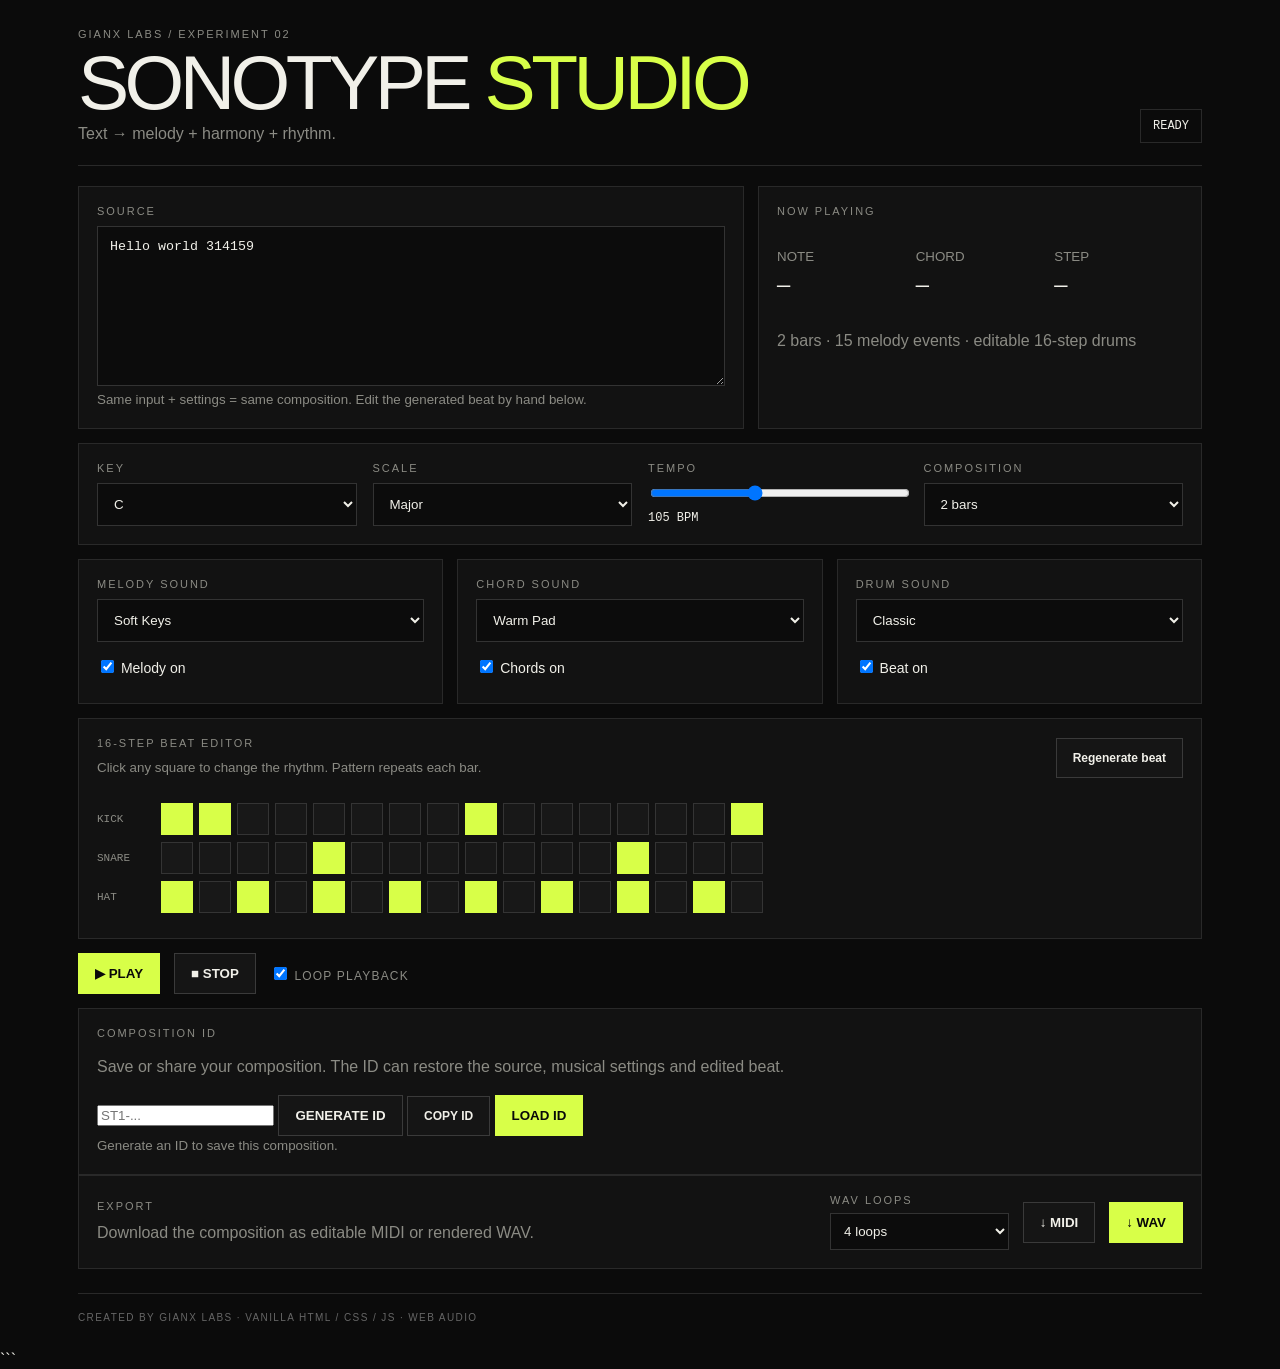
==== sonotype-studio/index.html @ 2344ab63 "Add files via upload" ====
<!doctype html>
<html lang="en">

<head>
  <meta charset="utf-8">

  <meta
    name="viewport"
    content="width=device-width, initial-scale=1"
  >

  <title>SONOTYPE Studio — Gianx Labs</title>

  <meta
    name="description"
    content="Turn text, numbers and symbols into deterministic melody, chords and beats."
  >

  <link rel="stylesheet" href="style.css">
</head>

<body>

  <main class="app">

    <!-- =====================================================
         HEADER
         ===================================================== -->

    <header>

      <div>
        <div class="eyebrow">
          GIANX LABS / EXPERIMENT 02
        </div>

        <h1>
          SONOTYPE <span>STUDIO</span>
        </h1>

        <p>
          Text → melody + harmony + rhythm.
        </p>
      </div>

      <div
        class="status"
        id="status"
      >
        READY
      </div>

    </header>


    <!-- =====================================================
         SOURCE + NOW PLAYING
         ===================================================== -->

    <section class="grid two">

      <article class="panel">

        <label for="text">
          SOURCE
        </label>

        <textarea
          id="text"
          rows="8"
        >Hello world 314159</textarea>

        <small>
          Same input + settings = same composition.
          Edit the generated beat by hand below.
        </small>

      </article>


      <article class="panel now">

        <div class="label">
          NOW PLAYING
        </div>

        <div class="nowgrid">

          <div>
            <small>NOTE</small>
            <strong id="nowNote">—</strong>
          </div>

          <div>
            <small>CHORD</small>
            <strong id="nowChord">—</strong>
          </div>

          <div>
            <small>STEP</small>
            <strong id="nowStep">—</strong>
          </div>

        </div>

        <p id="summary"></p>

      </article>

    </section>


    <!-- =====================================================
         COMPOSITION SETTINGS
         ===================================================== -->

    <section class="panel controls">

      <div>

        <label for="key">
          KEY
        </label>

        <select id="key"></select>

      </div>


      <div>

        <label for="scale">
          SCALE
        </label>

        <select id="scale">
          <option value="major">Major</option>
          <option value="minor">Natural minor</option>
        </select>

      </div>


      <div>

        <label for="bpm">
          TEMPO
        </label>

        <input
          id="bpm"
          type="range"
          min="55"
          max="180"
          value="105"
        >

        <output id="bpmOut">
          105 BPM
        </output>

      </div>


      <div>

        <label for="bars">
          COMPOSITION
        </label>

        <select id="bars">
          <option value="1">1 bar</option>
          <option value="2" selected>2 bars</option>
          <option value="4">4 bars</option>
          <option value="8">8 bars</option>
        </select>

      </div>

    </section>


    <!-- =====================================================
         INSTRUMENTS / LAYERS
         ===================================================== -->

    <section class="grid three">

      <!-- MELODY -->

      <article class="panel">

        <label for="melSound">
          MELODY SOUND
        </label>

        <select id="melSound">

          <option value="triangle">
            Soft Keys
          </option>

          <option value="sine">
            Flute
          </option>

          <option value="square">
            Retro
          </option>

          <option value="sawtooth">
            Bright Lead
          </option>

          <option value="pluck">
            Pluck
          </option>

        </select>

        <label class="check">

          <input
            id="melOn"
            type="checkbox"
            checked
          >

          Melody on

        </label>

      </article>


      <!-- CHORDS -->

      <article class="panel">

        <label for="chSound">
          CHORD SOUND
        </label>

        <select id="chSound">

          <option value="sine">
            Warm Pad
          </option>

          <option value="triangle">
            Keys
          </option>

          <option value="square">
            Organ
          </option>

          <option value="sawtooth">
            Strings
          </option>

        </select>

        <label class="check">

          <input
            id="chOn"
            type="checkbox"
            checked
          >

          Chords on

        </label>

      </article>


      <!-- DRUMS -->

      <article class="panel">

        <label for="drumSound">
          DRUM SOUND
        </label>

        <select id="drumSound">

          <option value="soft">
            Soft
          </option>

          <option
            value="classic"
            selected
          >
            Classic
          </option>

          <option value="electro">
            Electronic
          </option>

          <option value="heavy">
            Heavy
          </option>

        </select>

        <label class="check">

          <input
            id="drumOn"
            type="checkbox"
            checked
          >

          Beat on

        </label>

      </article>

    </section>


    <!-- =====================================================
         BEAT EDITOR
         ===================================================== -->

    <section class="panel">

      <div class="beathead">

        <div>

          <label>
            16-STEP BEAT EDITOR
          </label>

          <small>
            Click any square to change the rhythm.
            Pattern repeats each bar.
          </small>

        </div>

        <button
          id="regen"
          class="secondary"
        >
          Regenerate beat
        </button>

      </div>

      <div
        class="beatwrap"
        id="beatGrid"
      ></div>

    </section>


    <!-- =====================================================
         TRANSPORT
         ===================================================== -->

    <section class="transport">

      <button
        id="play"
        class="primary"
      >
        ▶ PLAY
      </button>

      <button id="stop">
        ■ STOP
      </button>

      <label class="loop">

        <input
          id="loop"
          type="checkbox"
          checked
        >

        LOOP PLAYBACK

      </label>

    </section>


    <!-- =====================================================
         COMPOSITION ID
         ===================================================== -->

    <section class="panel composition-id">

      <div>

        <label for="compositionId">
          COMPOSITION ID
        </label>

        <p>
          Save or share your composition.
          The ID can restore the source,
          musical settings and edited beat.
        </p>

      </div>


      <div class="composition-id-controls">

        <input
          id="compositionId"
          type="text"
          placeholder="ST1-..."
          autocomplete="off"
          spellcheck="false"
        >

        <button
          id="generateId"
          type="button"
        >
          GENERATE ID
        </button>

        <button
          id="copyId"
          type="button"
          class="secondary"
        >
          COPY ID
        </button>

        <button
          id="loadId"
          type="button"
          class="primary"
        >
          LOAD ID
        </button>

      </div>


      <small id="compositionIdStatus">
        Generate an ID to save this composition.
      </small>

    </section>


    <!-- =====================================================
         EXPORT
         ===================================================== -->

    <section class="panel exports">

      <div>

        <label>
          EXPORT
        </label>

        <p>
          Download the composition as editable MIDI
          or rendered WAV.
        </p>

      </div>


      <div class="exportcontrols">

        <label for="wavLoops">

          WAV LOOPS

          <select id="wavLoops">

            <option value="1">
              1 loop
            </option>

            <option value="2">
              2 loops
            </option>

            <option
              value="4"
              selected
            >
              4 loops
            </option>

            <option value="8">
              8 loops
            </option>

            <option value="16">
              16 loops
            </option>

          </select>

        </label>


        <button
          id="midi"
          type="button"
        >
          ↓ MIDI
        </button>


        <button
          id="wav"
          type="button"
          class="primary"
        >
          ↓ WAV
        </button>

      </div>

    </section>


    <!-- =====================================================
         FOOTER
         ===================================================== -->

    <footer>
      CREATED BY GIANX LABS · VANILLA HTML / CSS / JS · WEB AUDIO
    </footer>

  </main>


  <!-- =======================================================
       JAVASCRIPT
       ======================================================= -->

  <script src="app.js"></script>

</body>

</html>
```
---- sonotype-studio/style.css ----
:root{--bg:#0b0b0b;--panel:#121212;--line:#292929;--text:#f1f0e9;--muted:#8b8b84;--accent:#d8ff48;--on:#d8ff48}*{box-sizing:border-box}body{margin:0;background:var(--bg);color:var(--text);font-family:Arial,Helvetica,sans-serif}.app{max-width:1180px;margin:auto;padding:28px}header{display:flex;justify-content:space-between;gap:20px;align-items:end;border-bottom:1px solid var(--line);padding-bottom:22px;margin-bottom:20px}h1{font-size:clamp(38px,6vw,78px);line-height:.9;margin:8px 0;font-weight:400;letter-spacing:-.06em}h1 span{color:var(--accent)}header p{margin:0;color:var(--muted)}.eyebrow,label,.label{font-size:11px;letter-spacing:.18em;color:var(--muted)}.status{font:12px monospace;border:1px solid var(--line);padding:9px 12px}.grid{display:grid;gap:14px;margin-bottom:14px}.two{grid-template-columns:1.2fr .8fr}.three{grid-template-columns:repeat(3,1fr)}.panel{background:var(--panel);border:1px solid var(--line);padding:18px}.panel label{display:block;margin-bottom:9px}textarea,select,input[type=range]{width:100%}textarea,select{background:#0c0c0c;color:var(--text);border:1px solid #333;padding:12px;font:16px inherit;border-radius:0}textarea{resize:vertical;min-height:160px}small,.panel p{color:var(--muted);line-height:1.5}.nowgrid{display:grid;grid-template-columns:repeat(3,1fr);gap:10px;margin:30px 0}.nowgrid strong{display:block;font:22px monospace;margin-top:7px}.controls{display:grid;grid-template-columns:repeat(4,1fr);gap:16px;margin-bottom:14px}.controls output{display:block;font:12px monospace;margin-top:6px}.check{margin-top:15px!important;letter-spacing:0!important;color:var(--text)!important;font-size:14px!important}.check input,.loop input{width:auto}.beathead,.exports,.transport,.exportcontrols{display:flex;align-items:center;justify-content:space-between;gap:14px}.beatwrap{overflow-x:auto;margin-top:18px}.beatrow{display:grid;grid-template-columns:58px repeat(16,32px);gap:6px;align-items:center;min-width:660px;margin:7px 0}.beatrow span{font:11px monospace;color:var(--muted)}.step{width:32px;height:32px;padding:0;border:1px solid #343434;background:#181818}.step.on{background:var(--on);border-color:var(--on)}.step.current{outline:2px solid #fff;outline-offset:2px}.transport{justify-content:flex-start;margin:14px 0}.loop{font-size:12px;letter-spacing:.1em;color:var(--muted)}button{background:#151515;color:var(--text);border:1px solid #3a3a3a;padding:12px 16px;cursor:pointer;font-weight:700}button:hover{border-color:#777}.primary{background:var(--accent);border-color:var(--accent);color:#090909}.secondary{font-size:12px}.exports p{margin:6px 0 0}.exportcontrols label{min-width:120px;margin:0}.exportcontrols select{margin-top:7px;padding:9px}footer{margin-top:24px;padding-top:18px;border-top:1px solid var(--line);font-size:10px;letter-spacing:.14em;color:#666}@media(max-width:760px){.app{padding:18px}.two,.three,.controls{grid-template-columns:1fr}.exports{align-items:flex-start;flex-direction:column}.exportcontrols{width:100%;flex-wrap:wrap}.transport{flex-wrap:wrap}header{align-items:flex-start;flex-direction:column}.status{align-self:flex-start}}
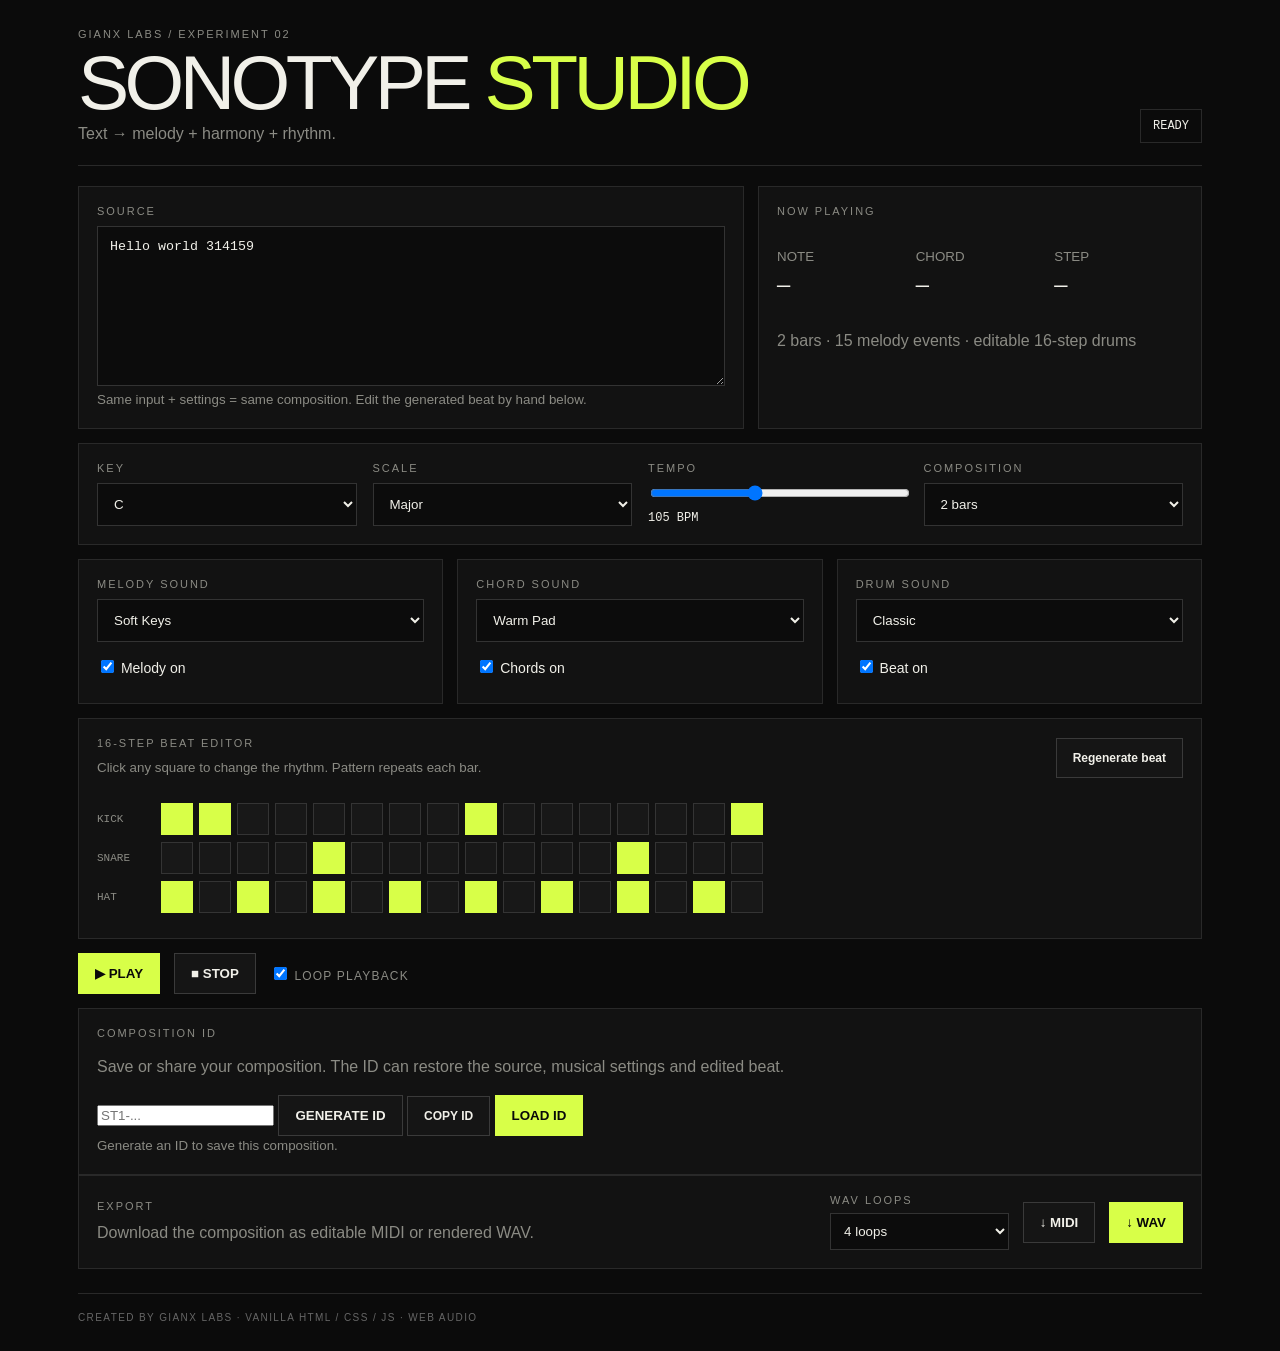
==== commit 525a7f82: "Add files via upload" ====
--- a/sonotype-studio/index.html
+++ b/sonotype-studio/index.html
@@ -1,4 +1,3 @@
-
 <!doctype html>
 <html lang="en">
 
@@ -18,6 +17,14 @@
   >
 
   <link rel="stylesheet" href="style.css">
+
+  <!-- SONOTYPE icons -->
+  <link rel="icon" href="/favicon.ico" sizes="any">
+  <link rel="icon" type="image/png" sizes="32x32" href="/favicon-32x32.png">
+  <link rel="icon" type="image/png" sizes="16x16" href="/favicon-16x16.png">
+  <link rel="apple-touch-icon" sizes="180x180" href="/apple-touch-icon.png">
+  <link rel="icon" type="image/png" sizes="192x192" href="/icon-192.png">
+  <link rel="icon" type="image/png" sizes="512x512" href="/icon-512.png">
 </head>
 
 <body>
@@ -118,35 +125,20 @@
     <section class="panel controls">
 
       <div>
-
-        <label for="key">
-          KEY
-        </label>
-
+        <label for="key">KEY</label>
         <select id="key"></select>
-
-      </div>
-
-
-      <div>
-
-        <label for="scale">
-          SCALE
-        </label>
-
+      </div>
+
+      <div>
+        <label for="scale">SCALE</label>
         <select id="scale">
           <option value="major">Major</option>
           <option value="minor">Natural minor</option>
         </select>
-
-      </div>
-
-
-      <div>
-
-        <label for="bpm">
-          TEMPO
-        </label>
+      </div>
+
+      <div>
+        <label for="bpm">TEMPO</label>
 
         <input
           id="bpm"
@@ -159,15 +151,10 @@
         <output id="bpmOut">
           105 BPM
         </output>
-
-      </div>
-
-
-      <div>
-
-        <label for="bars">
-          COMPOSITION
-        </label>
+      </div>
+
+      <div>
+        <label for="bars">COMPOSITION</label>
 
         <select id="bars">
           <option value="1">1 bar</option>
@@ -175,7 +162,6 @@
           <option value="4">4 bars</option>
           <option value="8">8 bars</option>
         </select>
-
       </div>
 
     </section>
@@ -186,8 +172,6 @@
          ===================================================== -->
 
     <section class="grid three">
-
-      <!-- MELODY -->
 
       <article class="panel">
 
@@ -196,45 +180,24 @@
         </label>
 
         <select id="melSound">
-
-          <option value="triangle">
-            Soft Keys
-          </option>
-
-          <option value="sine">
-            Flute
-          </option>
-
-          <option value="square">
-            Retro
-          </option>
-
-          <option value="sawtooth">
-            Bright Lead
-          </option>
-
-          <option value="pluck">
-            Pluck
-          </option>
-
+          <option value="triangle">Soft Keys</option>
+          <option value="sine">Flute</option>
+          <option value="square">Retro</option>
+          <option value="sawtooth">Bright Lead</option>
+          <option value="pluck">Pluck</option>
         </select>
 
         <label class="check">
-
           <input
             id="melOn"
             type="checkbox"
             checked
           >
-
           Melody on
-
         </label>
 
       </article>
 
-
-      <!-- CHORDS -->
 
       <article class="panel">
 
@@ -243,41 +206,23 @@
         </label>
 
         <select id="chSound">
-
-          <option value="sine">
-            Warm Pad
-          </option>
-
-          <option value="triangle">
-            Keys
-          </option>
-
-          <option value="square">
-            Organ
-          </option>
-
-          <option value="sawtooth">
-            Strings
-          </option>
-
+          <option value="sine">Warm Pad</option>
+          <option value="triangle">Keys</option>
+          <option value="square">Organ</option>
+          <option value="sawtooth">Strings</option>
         </select>
 
         <label class="check">
-
           <input
             id="chOn"
             type="checkbox"
             checked
           >
-
           Chords on
-
         </label>
 
       </article>
 
-
-      <!-- DRUMS -->
 
       <article class="panel">
 
@@ -286,38 +231,19 @@
         </label>
 
         <select id="drumSound">
-
-          <option value="soft">
-            Soft
-          </option>
-
-          <option
-            value="classic"
-            selected
-          >
-            Classic
-          </option>
-
-          <option value="electro">
-            Electronic
-          </option>
-
-          <option value="heavy">
-            Heavy
-          </option>
-
+          <option value="soft">Soft</option>
+          <option value="classic" selected>Classic</option>
+          <option value="electro">Electronic</option>
+          <option value="heavy">Heavy</option>
         </select>
 
         <label class="check">
-
           <input
             id="drumOn"
             type="checkbox"
             checked
           >
-
           Beat on
-
         </label>
 
       </article>
@@ -334,7 +260,6 @@
       <div class="beathead">
 
         <div>
-
           <label>
             16-STEP BEAT EDITOR
           </label>
@@ -343,12 +268,12 @@
             Click any square to change the rhythm.
             Pattern repeats each bar.
           </small>
-
         </div>
 
         <button
           id="regen"
           class="secondary"
+          type="button"
         >
           Regenerate beat
         </button>
@@ -372,24 +297,25 @@
       <button
         id="play"
         class="primary"
+        type="button"
       >
         ▶ PLAY
       </button>
 
-      <button id="stop">
+      <button
+        id="stop"
+        type="button"
+      >
         ■ STOP
       </button>
 
       <label class="loop">
-
         <input
           id="loop"
           type="checkbox"
           checked
         >
-
         LOOP PLAYBACK
-
       </label>
 
     </section>
@@ -482,38 +408,16 @@
       <div class="exportcontrols">
 
         <label for="wavLoops">
-
           WAV LOOPS
 
           <select id="wavLoops">
-
-            <option value="1">
-              1 loop
-            </option>
-
-            <option value="2">
-              2 loops
-            </option>
-
-            <option
-              value="4"
-              selected
-            >
-              4 loops
-            </option>
-
-            <option value="8">
-              8 loops
-            </option>
-
-            <option value="16">
-              16 loops
-            </option>
-
+            <option value="1">1 loop</option>
+            <option value="2">2 loops</option>
+            <option value="4" selected>4 loops</option>
+            <option value="8">8 loops</option>
+            <option value="16">16 loops</option>
           </select>
-
-        </label>
-
+        </label>
 
         <button
           id="midi"
@@ -521,7 +425,6 @@
         >
           ↓ MIDI
         </button>
-
 
         <button
           id="wav"
@@ -546,14 +449,8 @@
 
   </main>
 
-
-  <!-- =======================================================
-       JAVASCRIPT
-       ======================================================= -->
-
   <script src="app.js"></script>
 
 </body>
 
 </html>
-```
